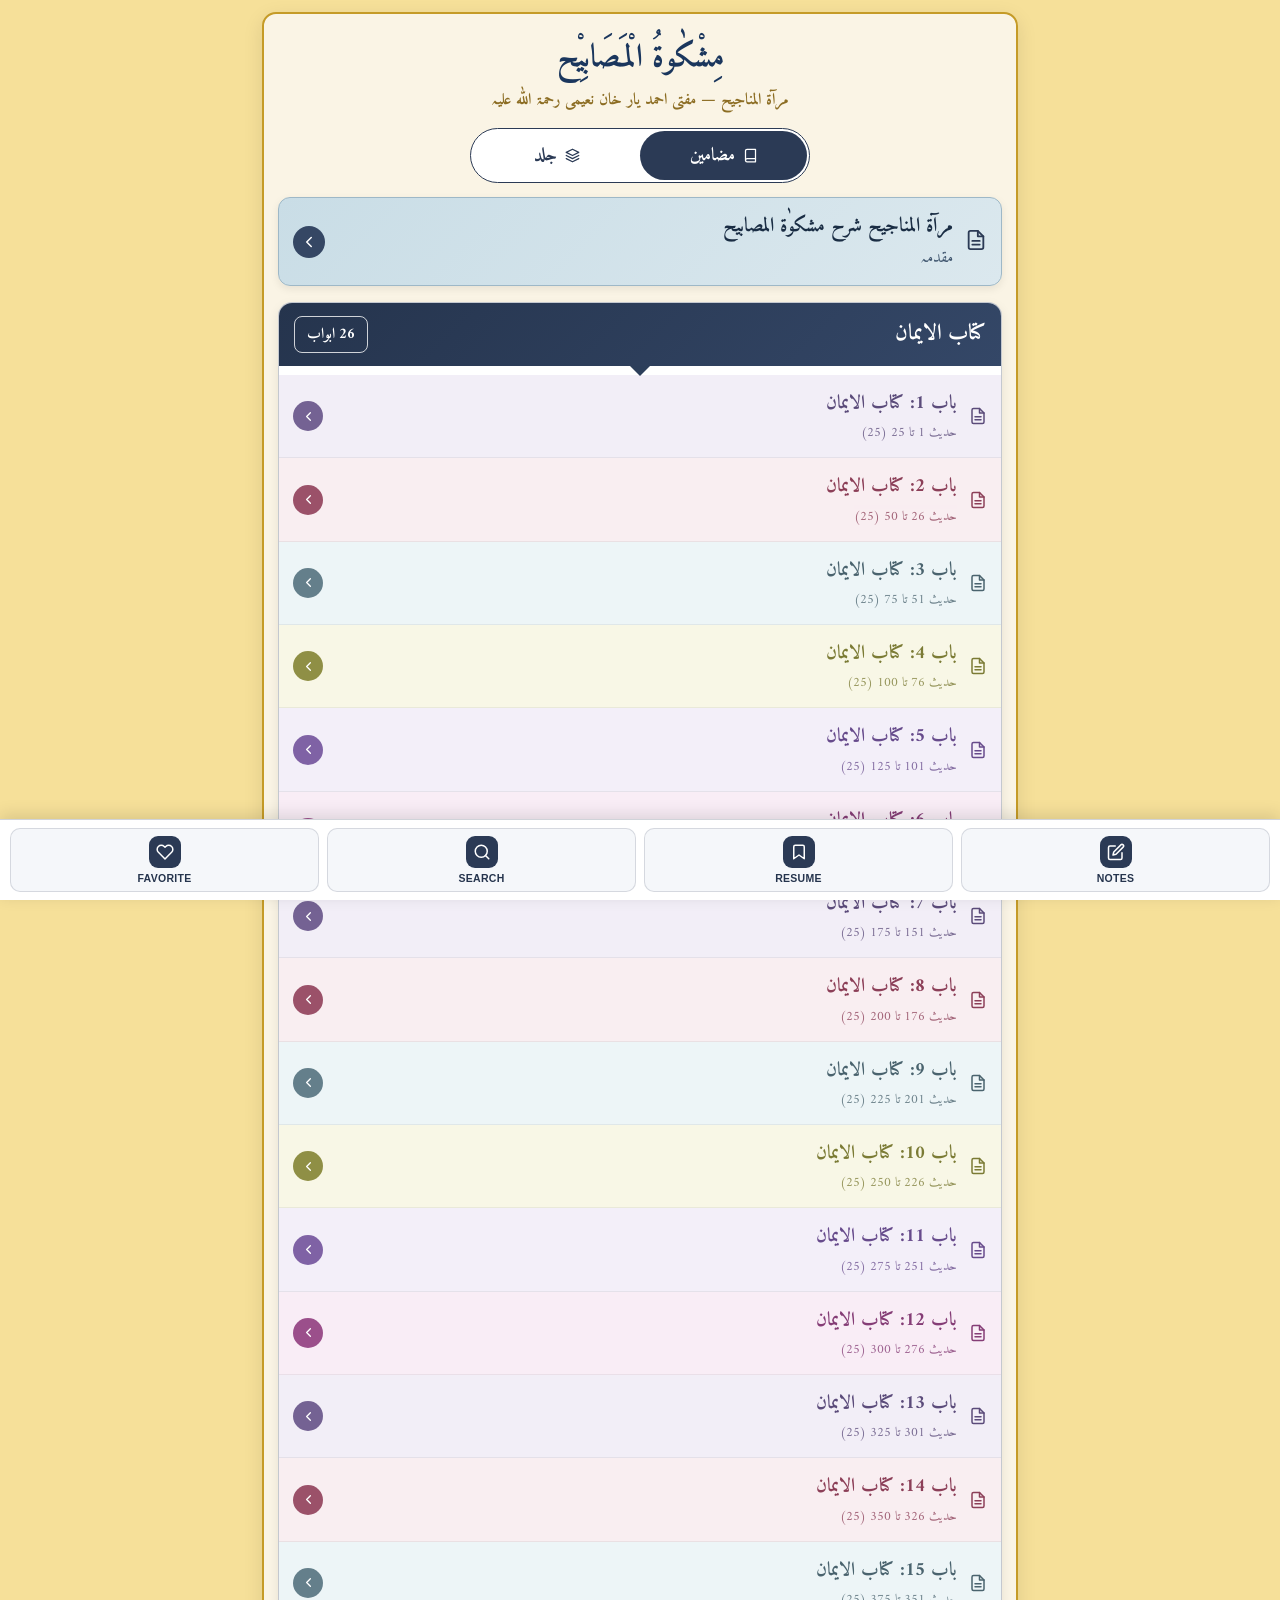
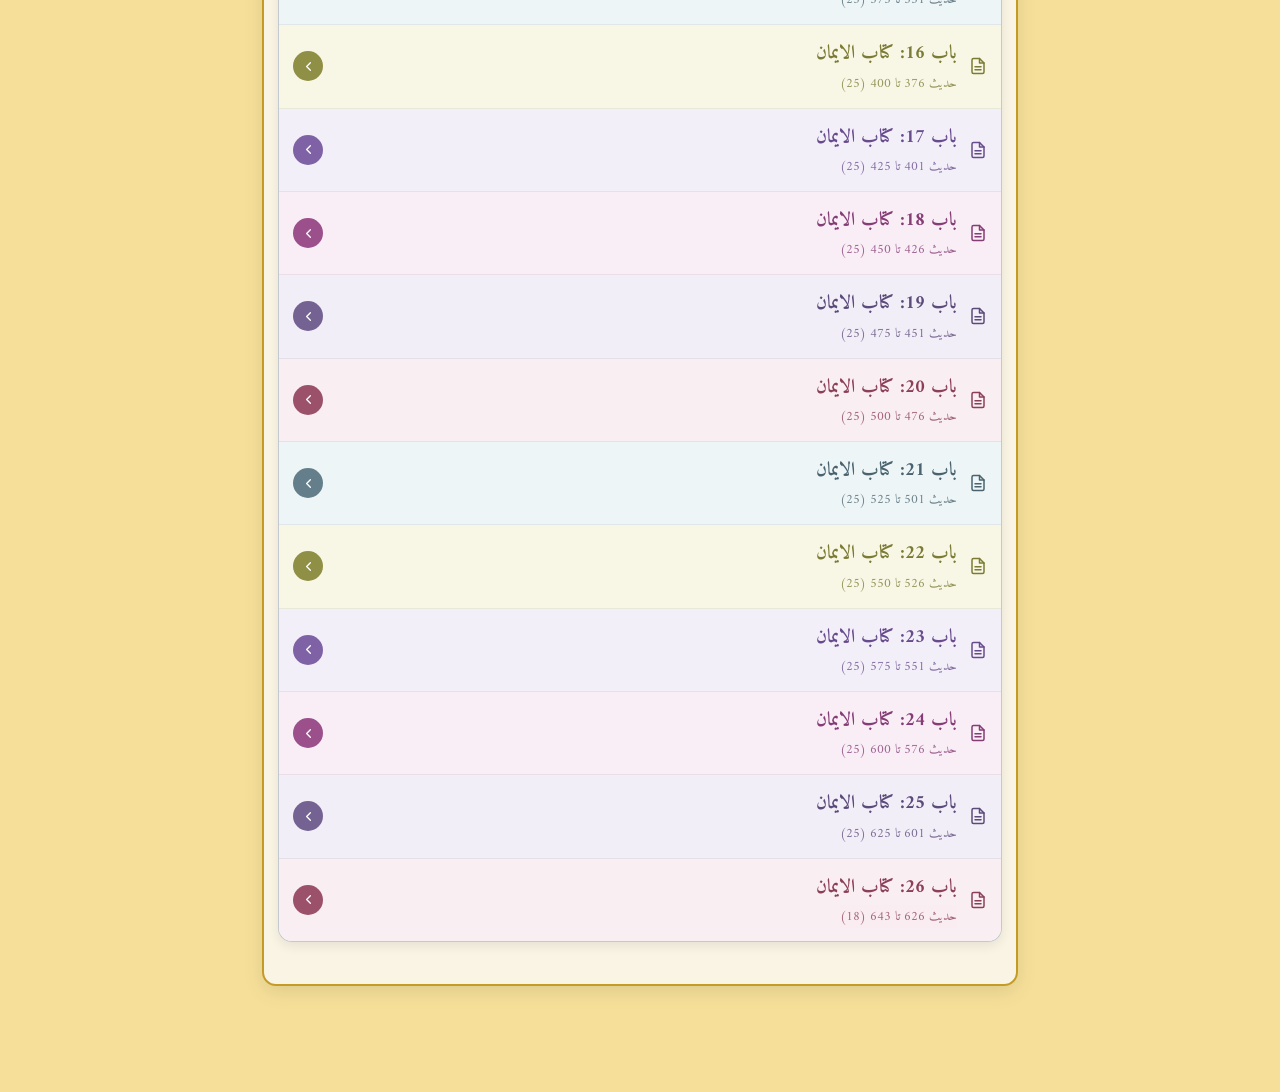
==== Mishkat.html @ ea22aff9 "deploy: 48a840857567317b807761560c3c9b3b9467eaed" ====
<!DOCTYPE html>
<html dir="rtl" lang="ur">
<head>
  <meta name="makhzan-build" content="4">
    <meta charset="utf-8"/>
    <meta content="width=device-width, initial-scale=1.0" name="viewport"/>
    <title>مرآۃ المناجیح شرح مشکوٰۃ المصابیح</title>
    <link href="./Style.css?v=4" rel="stylesheet"/>
</head>
<body class="mishkat-page">
<div class="continuous-frame" id="top">
    <div class="continuous-inner">
        <section id="mishkatIndexView" class="mishkat-view active">
            <div class="mishkat-top-banner">
                <h1 class="mishkat-main-title">مِشْكٰوةُ الْمَصَابِيْح</h1>
                <div class="mishkat-main-sub">مرآۃ المناجیح — مفتی احمد یار خان نعیمی رحمۃ اللہ علیہ</div>
            </div>

            <div class="mishkat-mode-switch" role="tablist" aria-label="View Mode">
                <button type="button" id="mkTabMazameen" class="mishkat-switch-btn active" data-mode="mazameen">
                    <span class="mk-sw-icon" id="mkIconMazameen"></span>
                    <span>مضامین</span>
                </button>
                <button type="button" id="mkTabJild" class="mishkat-switch-btn" data-mode="jild">
                    <span class="mk-sw-icon" id="mkIconJild"></span>
                    <span>جلد</span>
                </button>
            </div>

            <button type="button" id="mkMuqaddimaBtn" class="mishkat-muqaddima-banner">
                <span class="mk-muq-icon" id="mkIconMuqaddima"></span>
                <span class="mk-muq-text">
                    <span class="mk-muq-title">مرآۃ المناجیح شرح مشکوٰۃ المصابیح</span>
                    <span class="mk-muq-sub">مقدمہ</span>
                </span>
                <span class="mk-arrow-circle" id="mkArrowMuqaddima"></span>
            </button>

            <div id="mkListContainer" class="mishkat-list-container">
                <div class="mishkat-loading">مرآۃ المناجیح لوڈ ہو رہی ہے...</div>
            </div>
        </section>

        <section id="mishkatReaderView" class="mishkat-view">
            <div class="mishkat-reader-bar">
                <button type="button" id="mkBackToIndexBtn" class="mishkat-back-btn">
                    <span id="mkBackIcon"></span>
                    <span>فہرست</span>
                </button>
                <div class="mishkat-reader-headings">
                    <div id="mkReaderKitabTitle" class="mishkat-reader-kitab"></div>
                    <div id="mkReaderBaabTitle" class="mishkat-reader-baab"></div>
                </div>
                <button type="button" id="mkToggleAllSharhBtn" class="mishkat-sharh-all-btn">تشریح</button>
            </div>

            <div id="mkHadithList" class="mishkat-hadith-list"></div>

            <div class="mishkat-pager-bar">
                <button type="button" id="mkPrevBaabBtn" class="mishkat-pager-btn">پچھلا باب</button>
                <button type="button" id="mkNextBaabBtn" class="mishkat-pager-btn">اگلا باب</button>
            </div>
        </section>
    </div>
</div>

<nav id="mishkatBottomBar" class="mishkat-bottom-bar" dir="ltr" aria-label="Mishkat Tools">
    <button type="button" id="mkBtnFavorite" class="mishkat-bottom-tile">
        <span class="mk-tile-icon" id="mkTileIcoFav"></span>
        <span class="mk-tile-label">FAVORITE</span>
    </button>
    <button type="button" id="mkBtnSearch" class="mishkat-bottom-tile">
        <span class="mk-tile-icon" id="mkTileIcoSearch"></span>
        <span class="mk-tile-label">SEARCH</span>
    </button>
    <button type="button" id="mkBtnResume" class="mishkat-bottom-tile">
        <span class="mk-tile-icon" id="mkTileIcoResume"></span>
        <span class="mk-tile-label">RESUME</span>
    </button>
    <button type="button" id="mkBtnNotes" class="mishkat-bottom-tile">
        <span class="mk-tile-icon" id="mkTileIcoNotes"></span>
        <span class="mk-tile-label">NOTES</span>
    </button>
</nav>

<div id="mishkatToolModal" class="ux-modal" role="dialog" aria-modal="true">
    <div class="ux-modal-card mishkat-modal-card">
        <div class="ux-modal-header">
            <span id="mkModalTitle" class="ux-modal-header-title">Mirat-ul-Manajih</span>
            <button type="button" id="mkModalCloseBtn" class="ux-modal-close" aria-label="Close">&times;</button>
        </div>
        <div id="mkModalBody" class="ux-modal-body mishkat-modal-body"></div>
    </div>
</div>

<script src="./Script.js?v=4" defer></script>
<script src="./mishkat-engine.js?v=4" defer></script>
</body>
</html>
---- Style.css ----
@import url('https://fonts.googleapis.com/css2?family=Amiri:ital,wght@0,700;1,700&display=swap');

* { box-sizing: border-box; }
html, body {
    margin: 0;
    padding: 0;
    background-color: #f6e099;
    color: #0c3b2e;
    direction: rtl;
    overscroll-behavior: none;
    touch-action: manipulation;
}
body.dark-mode {
    background-color: #121212;
    color: #f5f6fa;
}
.continuous-frame {
    width: 100%;
    max-width: 780px;
    margin: 0 auto;
    padding: 12px;
}
.continuous-inner {
    background: #faf4e5;
    border: 2.5px solid #c59b27;
    border-radius: 14px;
    padding: 16px 14px 24px 14px;
    box-shadow: 0 6px 20px rgba(0,0,0,0.1);
}
body.dark-mode .continuous-inner {
    background: #1a1c22;
    border-color: #8c6d23;
}
.mishkat-top-banner { text-align: center; margin-bottom: 14px; }
.mishkat-main-title {
    font-family: 'Amiri', serif;
    font-size: 32px;
    font-weight: 700;
    color: #1a365d;
    margin: 4px 0;
    line-height: 1.5;
}
body.dark-mode .mishkat-main-title { color: #f6e099; }
.mishkat-main-sub {
    font-family: 'Amiri', serif;
    font-size: 16px;
    font-weight: 700;
    color: #8c6d23;
}
.index-nav-grid { display: grid; grid-template-columns: 1fr; gap: 14px; margin-top: 16px; }
.nav-card {
    display: flex;
    flex-direction: column;
    align-items: center;
    text-decoration: none;
    background: #ffffff;
    border: 2px solid #c59b27;
    border-bottom: 4px solid #8c6d23;
    border-radius: 12px;
    padding: 18px 14px;
    color: #1a365d;
    font-family: 'Amiri', serif;
    font-size: 24px;
    font-weight: 700;
    text-align: center;
}
body.dark-mode .nav-card { background: #23262f; color: #f5f6fa; }
.nav-card .urdu-sub { font-size: 16px; color: #555555; margin-top: 6px; }
body.dark-mode .nav-card .urdu-sub { color: #d0d5dd; }

.svg-ic { width: 18px; height: 18px; stroke: currentColor; fill: none; stroke-width: 2; stroke-linecap: round; stroke-linejoin: round; flex-shrink: 0; }
.svg-ic-sm { width: 15px; height: 15px; }
.svg-ic-lg { width: 22px; height: 22px; }

body.mishkat-page { padding-bottom: 94px; }
.mishkat-view { display: none; }
.mishkat-view.active { display: block; }
.mishkat-mode-switch {
    display: flex;
    align-items: center;
    max-width: 340px;
    margin: 0 auto 14px auto;
    border: 1.5px solid #2b3a55;
    border-radius: 999px;
    background: #ffffff;
    overflow: hidden;
    padding: 2px;
    direction: rtl;
}
.mishkat-switch-btn {
    flex: 1;
    display: inline-flex;
    align-items: center;
    justify-content: center;
    gap: 8px;
    border: none;
    background: transparent;
    color: #2b3a55;
    padding: 9px 12px;
    border-radius: 999px;
    font-family: 'Amiri', serif;
    font-size: 18px;
    font-weight: 700;
    cursor: pointer;
}
.mishkat-switch-btn.active { background: #2b3a55; color: #ffffff; }
.mk-sw-icon { display: inline-flex; align-items: center; }

.mishkat-muqaddima-banner {
    width: 100%;
    display: flex;
    align-items: center;
    justify-content: space-between;
    gap: 12px;
    padding: 13px 14px;
    margin-bottom: 16px;
    border: 1.5px solid #9eb8c7;
    border-radius: 12px;
    background: linear-gradient(135deg, #c9dde6 0%, #dbe8ee 100%);
    color: #1f324a;
    cursor: pointer;
    text-align: right;
    box-shadow: 0 3px 8px rgba(0,0,0,0.08);
}
.mk-muq-icon { flex-shrink: 0; color: #2b3a55; }
.mk-muq-text { flex: 1; display: flex; flex-direction: column; gap: 2px; }
.mk-muq-title { font-family: 'Amiri', serif; font-size: 20px; font-weight: 700; color: #1a2d44; line-height: 1.55; }
.mk-muq-sub { font-family: 'Amiri', serif; font-size: 16px; color: #3f556e; }
.mk-arrow-circle { width: 32px; height: 32px; border-radius: 50%; background: #354764; color: #ffffff; display: inline-flex; align-items: center; justify-content: center; flex-shrink: 0; }

.mishkat-kitab-card {
    margin-bottom: 18px;
    border-radius: 14px;
    overflow: hidden;
    border: 1.5px solid rgba(43,58,85,0.28);
    box-shadow: 0 4px 12px rgba(0,0,0,0.08);
    background: #ffffff;
}
.mishkat-kitab-header {
    background: linear-gradient(135deg, #25344d 0%, #344767 100%);
    color: #ffffff;
    padding: 13px 15px;
    display: flex;
    align-items: center;
    justify-content: space-between;
    gap: 10px;
}
.mishkat-kitab-title { font-family: 'Amiri', serif; font-size: 22px; font-weight: 700; color: #ffffff; line-height: 1.55; }
.mishkat-kitab-ar { font-family: 'Amiri', serif; font-size: 15px; color: #d3deee; margin-top: 2px; }
.mishkat-abwaab-badge {
    border: 1.5px solid rgba(255,255,255,0.78);
    border-radius: 8px;
    padding: 4px 12px;
    font-family: 'Amiri', serif;
    font-size: 15px;
    font-weight: 700;
    color: #ffffff;
    white-space: nowrap;
    flex-shrink: 0;
}
.mishkat-kitab-pointer {
    width: 0; height: 0; margin: 0 auto -1px auto;
    border-left: 10px solid transparent; border-right: 10px solid transparent;
    border-top: 10px solid #2c3e5a; position: relative; z-index: 2;
}
.mishkat-baab-list { display: flex; flex-direction: column; }
.mishkat-baab-row {
    width: 100%; border: none; border-bottom: 1px solid rgba(0,0,0,0.06);
    padding: 13px 14px; display: flex; align-items: center; justify-content: space-between;
    gap: 12px; cursor: pointer; text-align: right;
}
.mishkat-baab-row:last-child { border-bottom: none; }
.mk-row-doc-ico { flex-shrink: 0; display: inline-flex; align-items: center; }
.mk-row-titles { flex: 1; min-width: 0; display: flex; flex-direction: column; gap: 2px; }
.mk-row-ur { font-family: 'Amiri', serif; font-size: 19px; font-weight: 700; line-height: 1.65; }
.mk-row-meta { font-family: 'Amiri', serif; font-size: 13px; opacity: 0.78; }
.mk-row-arrow { width: 30px; height: 30px; border-radius: 50%; color: #ffffff; display: inline-flex; align-items: center; justify-content: center; flex-shrink: 0; }

.mk-row-purple { background: #f2eef7; color: #5b4b7a; }
.mk-row-purple .mk-row-arrow { background: #746293; }
.mk-row-rose { background: #f9eef1; color: #8c3f58; }
.mk-row-rose .mk-row-arrow { background: #9b5169; }
.mk-row-slate { background: #edf5f7; color: #4a636e; }
.mk-row-slate .mk-row-arrow { background: #647f8b; }
.mk-row-olive { background: #f8f7e6; color: #7b7b35; }
.mk-row-olive .mk-row-arrow { background: #8f8f45; }
.mk-row-violet { background: #f3eff9; color: #674b8c; }
.mk-row-violet .mk-row-arrow { background: #7f62a5; }
.mk-row-magenta { background: #f9edf6; color: #853d76; }
.mk-row-magenta .mk-row-arrow { background: #9b4f8b; }

.mishkat-jild-heading {
    display: flex; align-items: center; justify-content: space-between;
    padding: 9px 14px; margin: 14px 0 10px 0; border-radius: 10px;
    background: linear-gradient(135deg, #0c3b2e 0%, #1a365d 100%);
    color: #f6e099; font-family: 'Amiri', serif; font-size: 20px; font-weight: 700;
}
.mishkat-jild-meta { font-size: 14px; color: #ffffff; }

.mishkat-reader-bar {
    display: flex; align-items: center; gap: 10px; padding: 10px 12px;
    margin-bottom: 14px; border-radius: 12px;
    background: linear-gradient(135deg, #25344d 0%, #344767 100%); color: #ffffff;
}
.mishkat-back-btn, .mishkat-sharh-all-btn {
    display: inline-flex; align-items: center; gap: 5px; padding: 6px 11px;
    border-radius: 8px; border: 1px solid rgba(255,255,255,0.45);
    background: rgba(255,255,255,0.14); color: #ffffff;
    font-family: 'Amiri', serif; font-size: 15px; font-weight: 700; cursor: pointer; flex-shrink: 0;
}
.mishkat-reader-headings { flex: 1; min-width: 0; }
.mishkat-reader-kitab { font-family: 'Amiri', serif; font-size: 19px; font-weight: 700; color: #f6e099; }
.mishkat-reader-baab { font-family: 'Amiri', serif; font-size: 15px; color: #ffffff; }
.mishkat-fasl-banner {
    text-align: center; padding: 6px 12px; margin: 14px 0 10px 0; border-radius: 8px;
    background: rgba(197,155,39,0.18); border: 1px dashed #c59b27;
    font-family: 'Amiri', serif; font-size: 18px; font-weight: 700; color: #8c6d23;
}
.mishkat-hadith-card {
    background: #ffffff; border: 1.5px solid #c59b27; border-radius: 12px;
    padding: 15px; margin-bottom: 14px; box-shadow: 0 3px 8px rgba(0,0,0,0.06);
}
.mishkat-hadith-meta {
    display: flex; align-items: center; justify-content: space-between; gap: 8px;
    padding-bottom: 8px; margin-bottom: 10px; border-bottom: 1px dashed rgba(197,155,39,0.5);
}
.mishkat-hadith-num {
    background: #25344d; color: #f6e099; padding: 3px 11px; border-radius: 999px;
    font-family: 'Amiri', serif; font-size: 15px; font-weight: 700;
}
.mishkat-hadith-grade {
    background: rgba(30,126,52,0.14); color: #1e7e34; padding: 2px 10px; border-radius: 8px;
    font-family: 'Amiri', serif; font-size: 14px; font-weight: 700;
}
.mishkat-ar-text {
    font-family: 'Amiri', serif; font-size: 25px; line-height: 2.35;
    color: #111111; text-align: justify; margin-bottom: 10px;
}
.mishkat-ur-text {
    font-family: 'Amiri', serif; font-size: 21px; line-height: 2.25;
    color: #1a365d; padding-top: 8px; border-top: 1px solid rgba(197,155,39,0.28);
    margin-bottom: 10px; text-align: justify;
}
.mk-sec-lbl { color: #8c6d23; }
.mishkat-sharh-wrap {
    margin-top: 8px; border: 1px solid rgba(197,155,39,0.45);
    border-radius: 9px; overflow: hidden; background: rgba(197,155,39,0.06);
}
.mishkat-sharh-toggle {
    width: 100%; border: none; background: rgba(197,155,39,0.14); color: #1a365d;
    padding: 9px 12px; display: flex; align-items: center; justify-content: space-between;
    font-family: 'Amiri', serif; font-size: 17px; font-weight: 700; cursor: pointer;
}
.mk-sharh-arrow { transition: transform 0.2s ease; }
.mishkat-sharh-wrap.open .mk-sharh-arrow { transform: rotate(180deg); }
.mishkat-sharh-body { display: none; padding: 10px 12px; }
.mishkat-sharh-wrap.open .mishkat-sharh-body { display: block; }
.mk-sharh-para {
    font-family: 'Amiri', serif; font-size: 19px; line-height: 2.2;
    color: #222222; text-align: justify; margin: 0 0 10px 0;
}
.mk-sharh-para:last-child { margin-bottom: 0; }
.mishkat-saved-note-box {
    background: rgba(197,155,39,0.14); border-left: 3.5px solid #c59b27;
    border-radius: 6px; padding: 8px 10px; margin: 8px 0;
    font-family: Arial, sans-serif; font-size: 13.5px; direction: ltr; text-align: left;
}
.mishkat-hadith-actions {
    display: flex; gap: 8px; margin-top: 10px; padding-top: 8px;
    border-top: 1px solid rgba(197,155,39,0.2);
}
.mishkat-act-btn {
    flex: 1; display: inline-flex; align-items: center; justify-content: center; gap: 6px;
    padding: 7px 10px; border-radius: 8px; border: 1px solid rgba(43,58,85,0.35);
    background: rgba(43,58,85,0.06); color: #25344d; font-family: Arial, sans-serif;
    font-size: 12.5px; font-weight: 700; cursor: pointer;
}
.mishkat-act-btn.active { background: #25344d; border-color: #c59b27; color: #f6e099; }
.mishkat-pager-bar { display: flex; justify-content: space-between; gap: 10px; margin: 14px 0 6px 0; }
.mishkat-pager-btn {
    flex: 1; padding: 10px 14px; border-radius: 10px; border: 1.5px solid #c59b27;
    background: #25344d; color: #f6e099; font-family: 'Amiri', serif;
    font-size: 18px; font-weight: 700; cursor: pointer;
}
.mishkat-pager-btn:disabled { opacity: 0.4; cursor: default; }

.mishkat-bottom-bar {
    position: fixed; left: 0; right: 0; bottom: 0; z-index: 99900;
    display: grid; grid-template-columns: repeat(4, 1fr); gap: 8px;
    padding: 8px 10px max(8px, env(safe-area-inset-bottom, 8px)) 10px;
    background: #ffffff; border-top: 1.5px solid rgba(43,58,85,0.22);
    box-shadow: 0 -4px 16px rgba(0,0,0,0.12);
}
.mishkat-bottom-tile {
    display: flex; flex-direction: column; align-items: center; justify-content: center; gap: 4px;
    padding: 7px 4px; border-radius: 10px; border: 1px solid rgba(43,58,85,0.16);
    background: #f5f7fa; color: #25344d; cursor: pointer; font-family: Arial, sans-serif;
}
.mk-tile-icon {
    width: 32px; height: 32px; border-radius: 9px; background: #2b3a55;
    color: #ffffff; display: inline-flex; align-items: center; justify-content: center;
}
.mk-tile-label { font-size: 10.5px; font-weight: 800; letter-spacing: 0.3px; }

.ux-modal {
    display: none; position: fixed; inset: 0; background: rgba(0,0,0,0.68);
    z-index: 100016; justify-content: center; align-items: center; padding: 12px; direction: ltr;
}
.ux-modal.show { display: flex; }
.ux-modal-card {
    background: #fdf5e6; color: #1a365d; width: 100%; max-width: 460px;
    max-height: 88vh; display: flex; flex-direction: column; overflow: hidden;
    border-radius: 14px; border: 2px solid #c59b27; font-family: Arial, sans-serif;
}
.ux-modal-header {
    background: linear-gradient(135deg, #0c3b2e 0%, #1a365d 100%);
    color: #ffffff; display: flex; align-items: center; justify-content: space-between;
    padding: 13px 16px; font-size: 17px; font-weight: 700;
}
.ux-modal-header-title { display: inline-flex; align-items: center; gap: 8px; color: #ffffff; }
.ux-modal-close { background: none; border: none; color: #ffffff; font-size: 26px; line-height: 1; cursor: pointer; }
.ux-modal-body { padding: 14px; overflow-y: auto; flex: 1; }

.search-input-wrap {
    display: flex; align-items: center; gap: 8px; background: #ffffff;
    border: 1.5px solid #c59b27; border-radius: 10px; padding: 8px 11px; margin-bottom: 10px;
}
.search-input-field { flex: 1; border: none; outline: none; background: transparent; font-size: 15px; color: #1a365d; }
.search-result-item {
    display: block; width: 100%; text-align: left; padding: 10px 12px; border-radius: 9px;
    background: #ffffff; border: 1px solid rgba(197,155,39,0.45); margin-bottom: 8px; cursor: pointer;
}
.search-result-head { display: flex; justify-content: space-between; gap: 8px; margin-bottom: 3px; }
.search-result-title { font-size: 14.5px; font-weight: 700; color: #1a365d; }
.search-result-tag { font-size: 11px; font-weight: 700; padding: 2px 7px; border-radius: 10px; background: rgba(12,59,46,0.12); color: #0c3b2e; }
.search-result-ur { font-family: 'Amiri', serif; font-size: 16px; color: #333333; direction: rtl; text-align: right; }

.bookmark-item-card {
    display: flex; align-items: center; gap: 10px; padding: 11px 12px; border-radius: 10px;
    background: #ffffff; border: 1.5px solid rgba(197,155,39,0.5); border-left: 4px solid #c59b27; margin-bottom: 10px;
}
.bookmark-item-main { flex: 1; min-width: 0; cursor: pointer; }
.bookmark-item-title { font-family: 'Amiri', serif; font-size: 17px; font-weight: 700; color: #1a365d; }
.bookmark-item-snippet { font-family: 'Amiri', serif; font-size: 15px; color: #444444; direction: rtl; text-align: right; }
.bookmark-delete-btn {
    width: 32px; height: 32px; border-radius: 8px; border: 1px solid rgba(192,57,43,0.35);
    background: rgba(192,57,43,0.08); color: #c0392b; display: inline-flex; align-items: center; justify-content: center; cursor: pointer;
}
.bookmark-empty-state { text-align: center; padding: 24px 12px; color: #555555; font-size: 14px; }
.mishkat-loading { text-align: center; padding: 30px 14px; font-family: 'Amiri', serif; font-size: 20px; }
.mk-muq-modal-sub { font-family: 'Amiri', serif; font-size: 18px; font-weight: 700; color: #8c6d23; margin-bottom: 12px; text-align: center; }
.mk-muq-block { padding-bottom: 14px; margin-bottom: 14px; border-bottom: 1px dashed rgba(197,155,39,0.5); }
.mk-muq-sharh { margin-top: 8px; font-family: 'Amiri', serif; font-size: 19px; line-height: 2.2; }
.mk-note-editor-head { font-family: 'Amiri', serif; font-size: 18px; font-weight: 700; margin-bottom: 10px; }
.mk-note-textarea { width: 100%; padding: 10px; border-radius: 8px; border: 1.5px solid #c59b27; font-size: 15px; margin-bottom: 12px; }
.mk-note-editor-actions { display: flex; gap: 10px; }
.mk-btn-primary, .mk-btn-danger { flex: 1; padding: 10px; border: none; border-radius: 8px; font-size: 14px; font-weight: 700; cursor: pointer; color: #ffffff; }
.mk-btn-primary { background: #0c3b2e; }
.mk-btn-danger { background: #c0392b; }
.mk-search-hint { font-size: 12px; color: #666666; margin-bottom: 10px; }

.exit-toast {
    position: fixed; bottom: 86px; left: 50%; transform: translateX(-50%);
    background: #1a365d; color: #ffffff; border: 1.5px solid #c59b27;
    padding: 9px 18px; border-radius: 24px; font-size: 13px; font-weight: 600;
    z-index: 100030; opacity: 0; pointer-events: none; transition: opacity 0.2s ease;
}
.exit-toast.show { opacity: 1; }

body.dark-mode .mishkat-mode-switch { background: #23262f; border-color: #c59b27; }
body.dark-mode .mishkat-switch-btn { color: #e2e8f0; }
body.dark-mode .mishkat-switch-btn.active { background: #c59b27; color: #111111; }
body.dark-mode .mishkat-muqaddima-banner { background: linear-gradient(135deg, #243447 0%, #1d2938 100%); border-color: #8c6d23; }
body.dark-mode .mk-muq-title { color: #f6e099; }
body.dark-mode .mk-muq-sub, body.dark-mode .mk-muq-icon { color: #d0d8e2; }
body.dark-mode .mishkat-kitab-card { background: #1e2028; border-color: #4a4e5e; }
body.dark-mode .mk-row-purple { background: #262230; color: #d8c8f2; }
body.dark-mode .mk-row-rose { background: #2e2228; color: #f0c2d0; }
body.dark-mode .mk-row-slate { background: #202a2f; color: #c4dde6; }
body.dark-mode .mk-row-olive { background: #2a2a20; color: #e6e4b3; }
body.dark-mode .mk-row-violet { background: #282334; color: #d6c5f2; }
body.dark-mode .mk-row-magenta { background: #2e222d; color: #ecc0e4; }
body.dark-mode .mishkat-hadith-card { background: #1f2229; border-color: #8c6d23; }
body.dark-mode .mishkat-ar-text, body.dark-mode .mishkat-ur-text, body.dark-mode .mk-sharh-para, body.dark-mode .mk-muq-sharh { color: #f5f6fa; }
body.dark-mode .mishkat-sharh-toggle { background: rgba(197,155,39,0.2); color: #f6e099; }
body.dark-mode .mishkat-act-btn { background: #2b303c; border-color: #555c6e; color: #f5f6fa; }
body.dark-mode .mishkat-act-btn.active { background: #c59b27; color: #111111; }
body.dark-mode .mishkat-bottom-bar { background: #181b22; border-top-color: #8c6d23; }
body.dark-mode .mishkat-bottom-tile { background: #242834; border-color: #3b4154; color: #f5f6fa; }
body.dark-mode .mk-tile-icon { background: #c59b27; color: #111111; }
body.dark-mode .ux-modal-card { background: #1e1e22; color: #f5f6fa; }
body.dark-mode .bookmark-item-card, body.dark-mode .search-result-item, body.dark-mode .search-input-wrap, body.dark-mode .mk-note-textarea { background: #27272e; color: #ffffff; }
body.dark-mode .bookmark-item-title, body.dark-mode .search-result-title, body.dark-mode .search-input-field { color: #f5f6fa; }
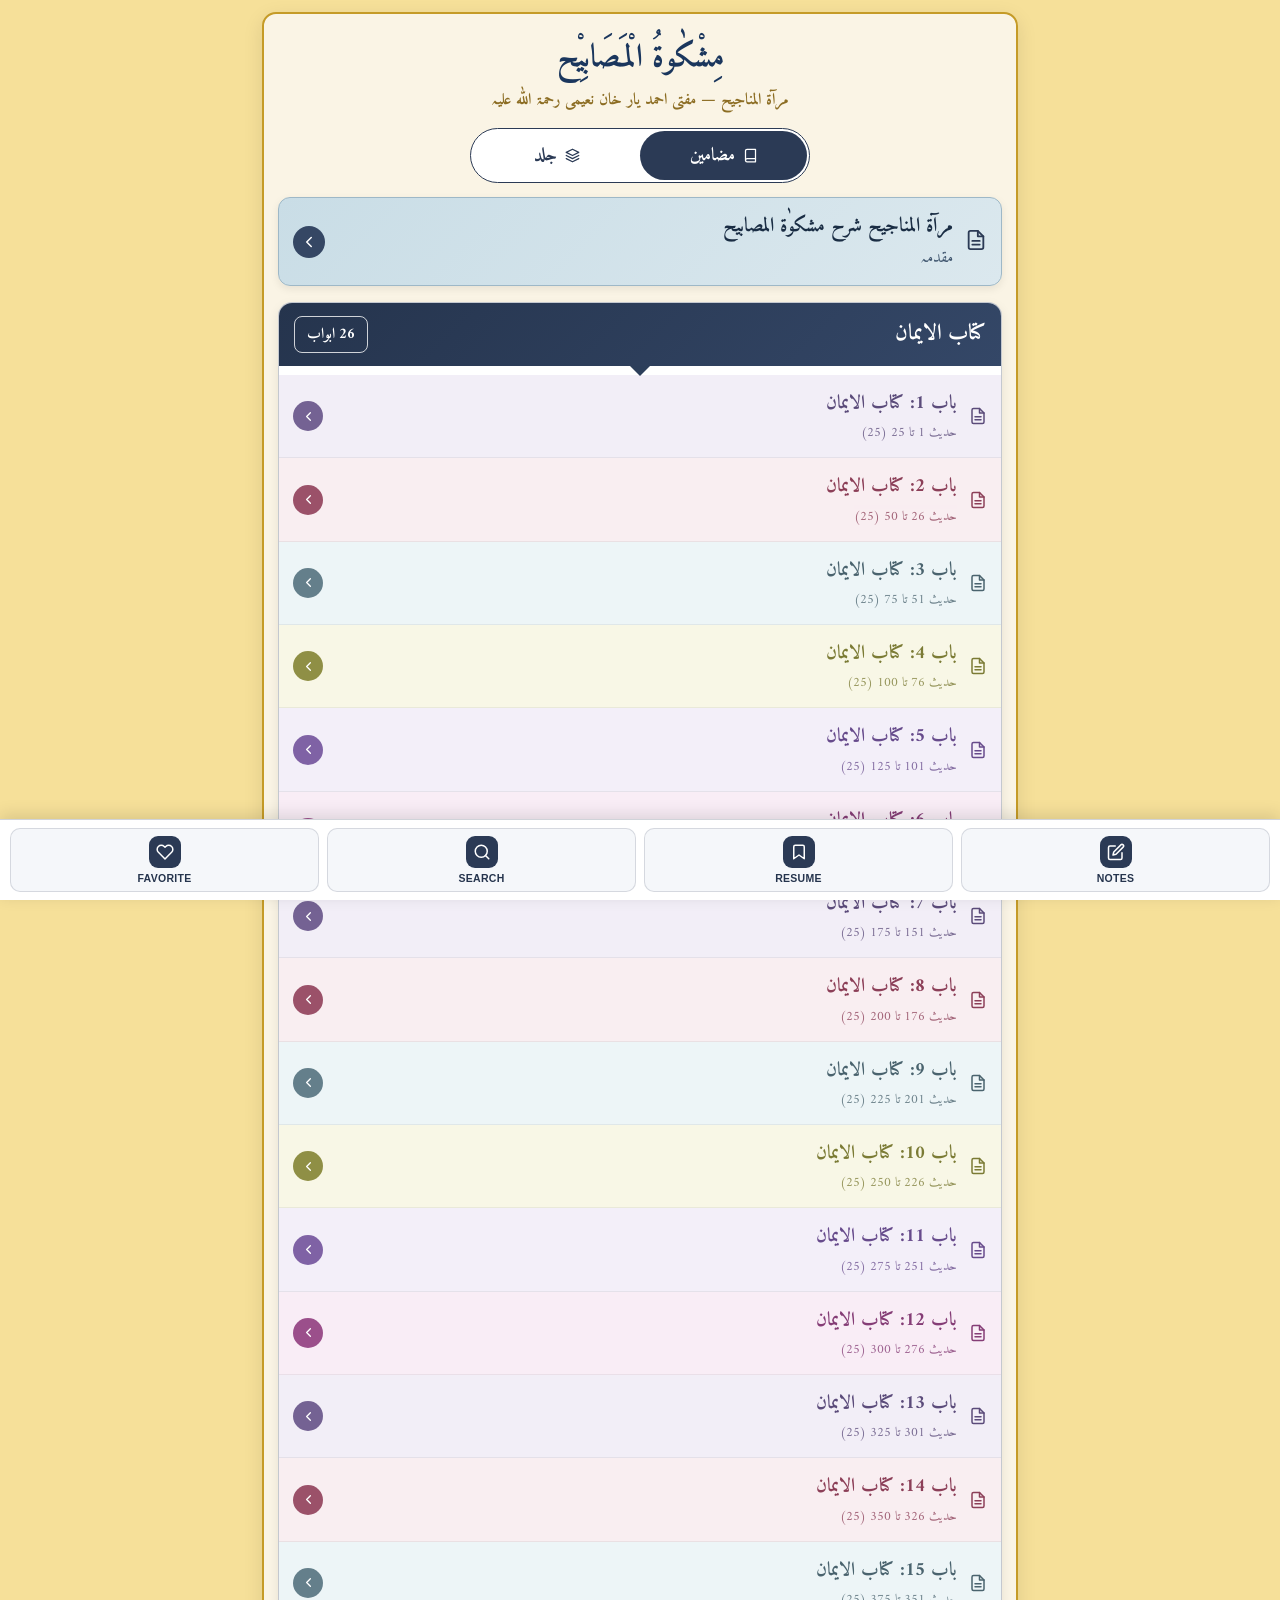
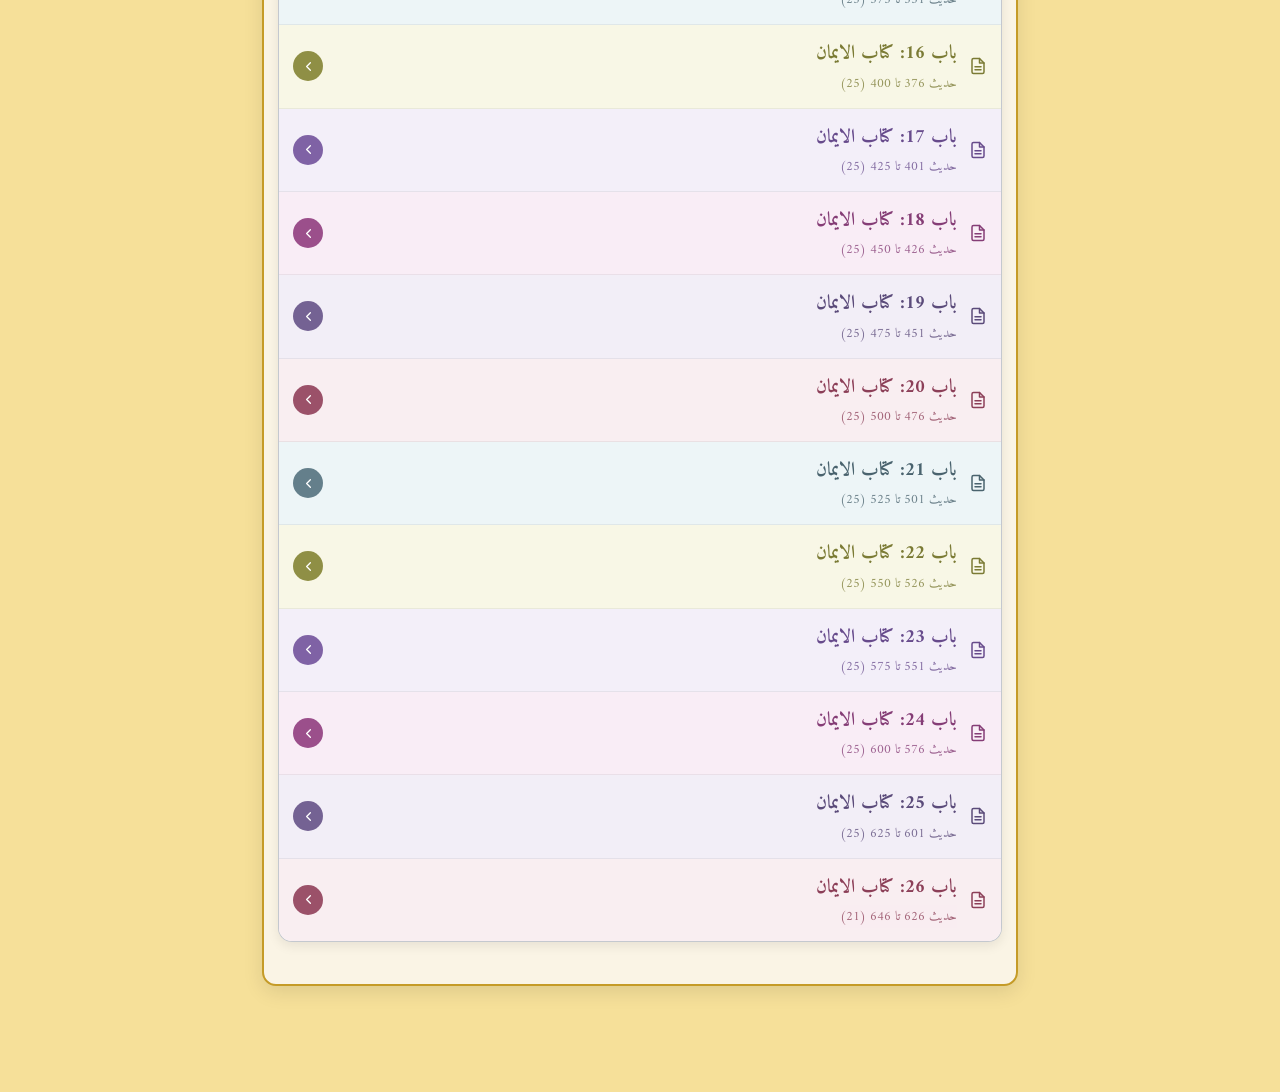
==== commit 767ac66f: "deploy: 4719fb3a12e4f7e9e8911abb7d46111a0374154b" ====
--- a/Mishkat.html
+++ b/Mishkat.html
@@ -1,11 +1,11 @@
 <!DOCTYPE html>
 <html dir="rtl" lang="ur">
 <head>
-  <meta name="makhzan-build" content="4">
+  <meta name="makhzan-build" content="5">
     <meta charset="utf-8"/>
     <meta content="width=device-width, initial-scale=1.0" name="viewport"/>
     <title>مرآۃ المناجیح شرح مشکوٰۃ المصابیح</title>
-    <link href="./Style.css?v=4" rel="stylesheet"/>
+    <link href="./Style.css?v=5" rel="stylesheet"/>
 </head>
 <body class="mishkat-page">
 <div class="continuous-frame" id="top">
@@ -93,7 +93,7 @@
     </div>
 </div>
 
-<script src="./Script.js?v=4" defer></script>
-<script src="./mishkat-engine.js?v=4" defer></script>
+<script src="./Script.js?v=5" defer></script>
+<script src="./mishkat-engine.js?v=5" defer></script>
 </body>
 </html>
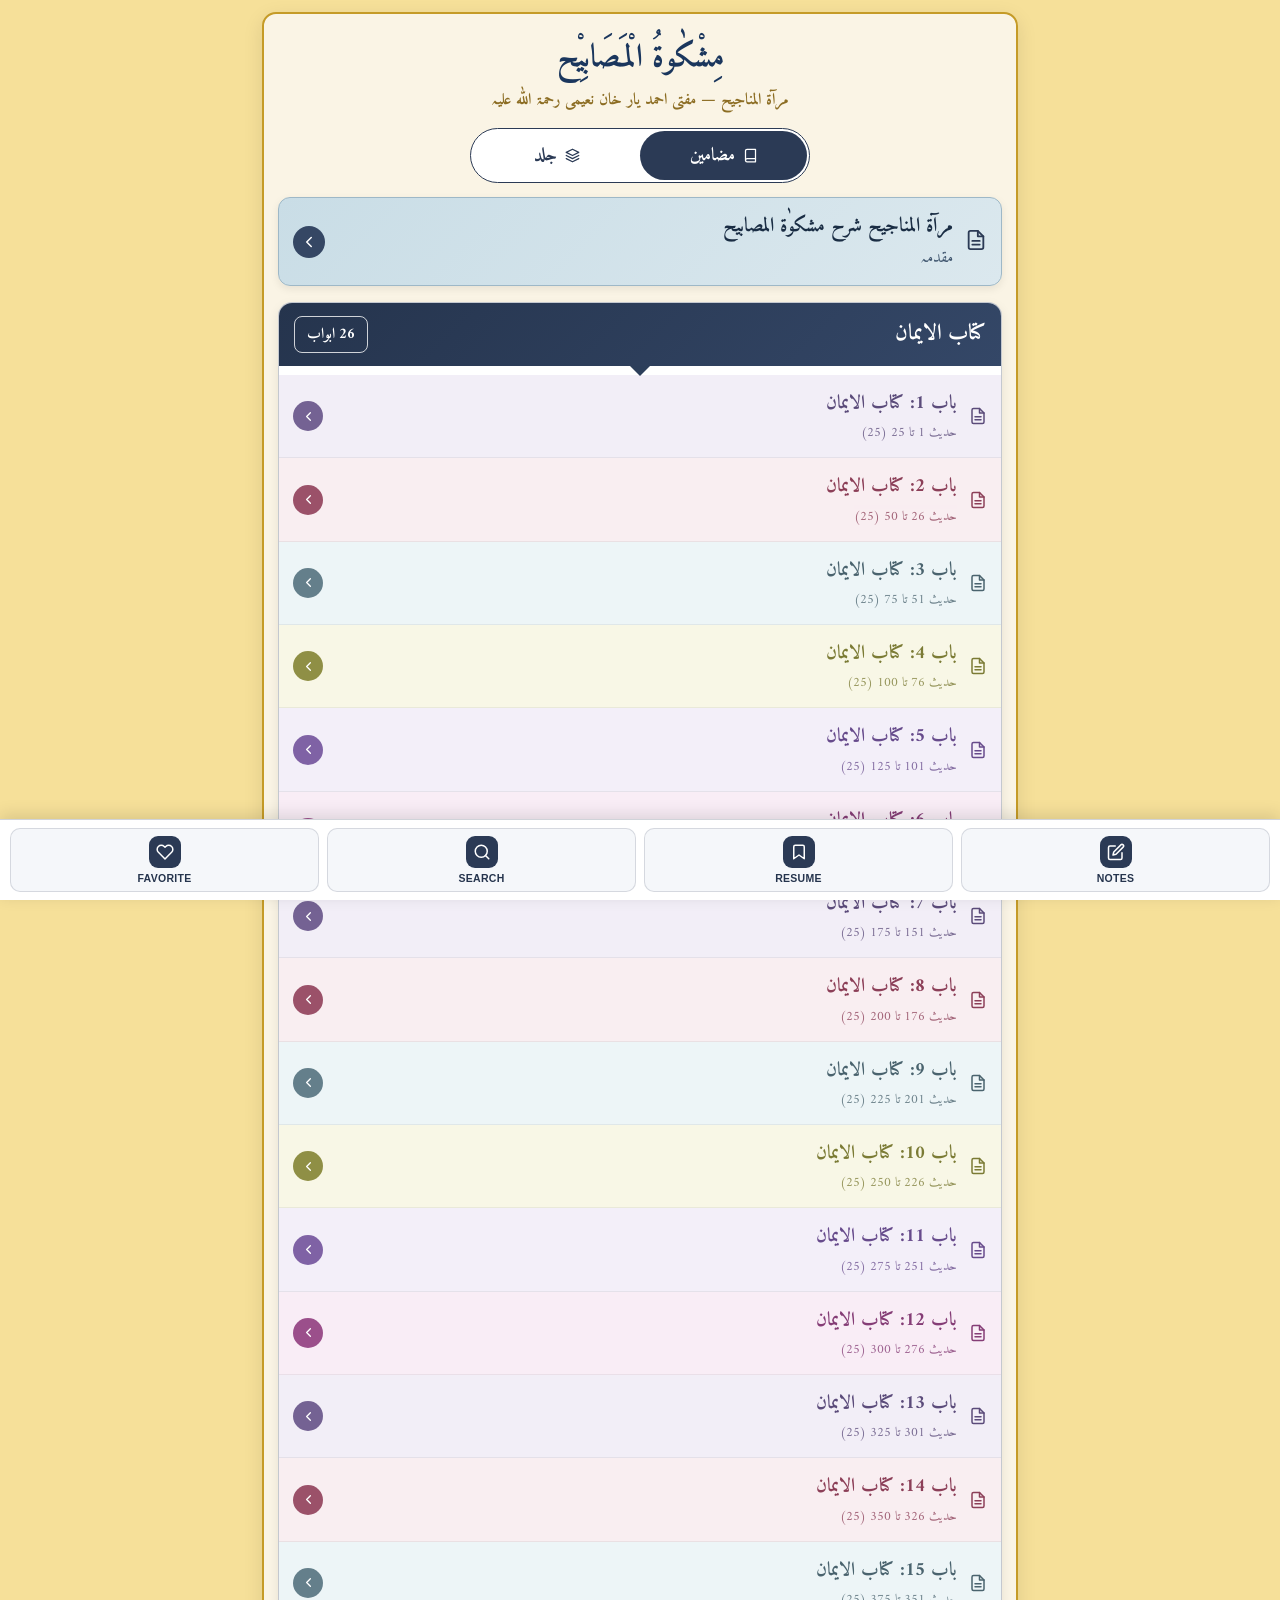
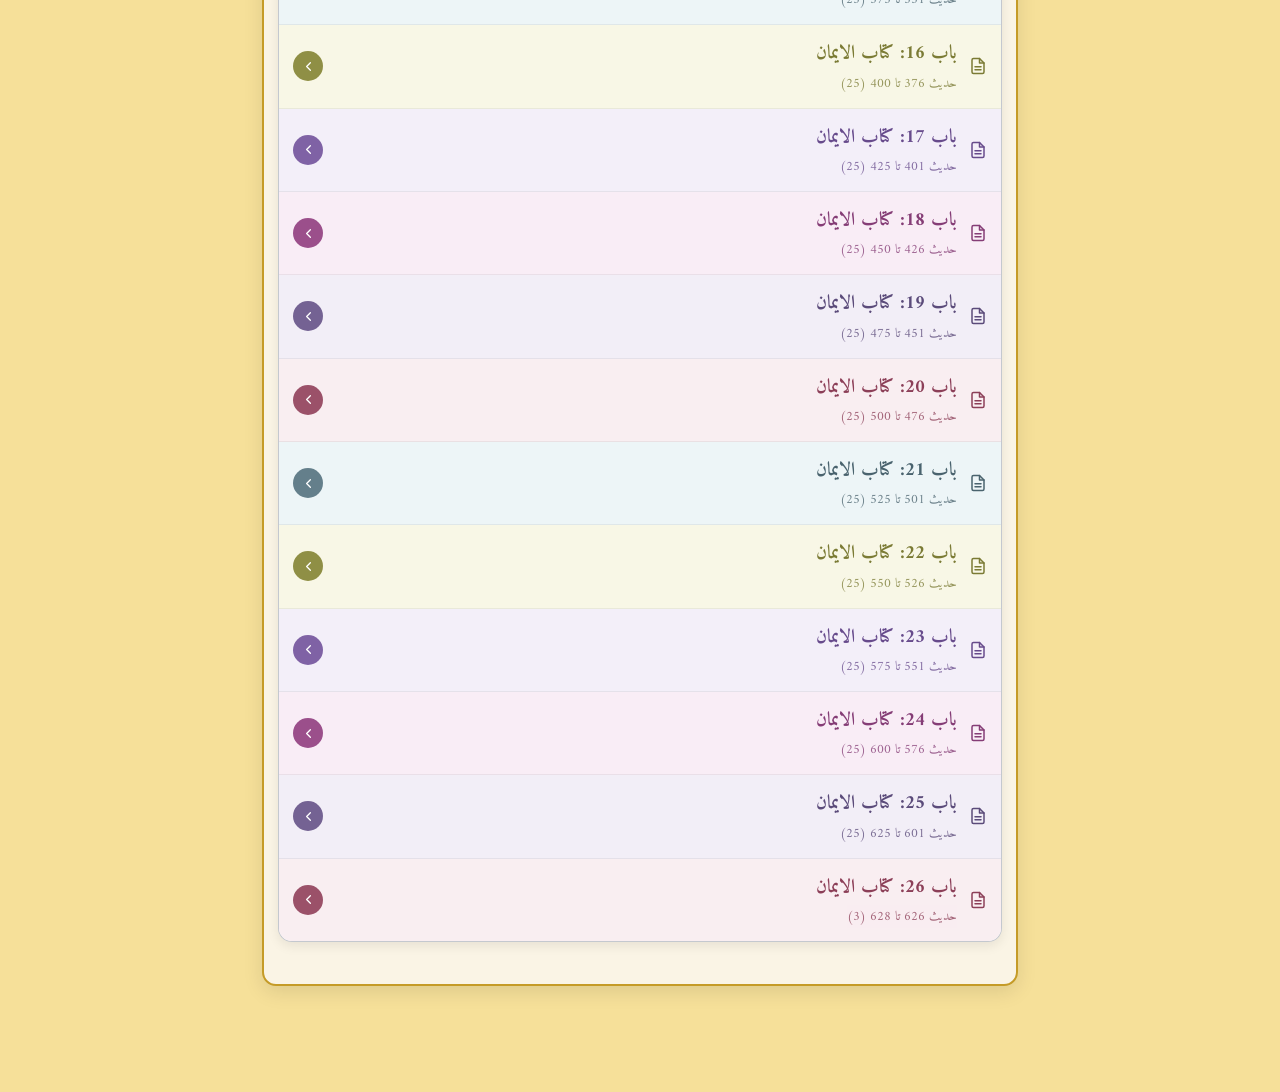
==== commit fc86e548: "deploy: 519cacc2297e353f9503fd8191c63c956208d2ce" ====
--- a/Mishkat.html
+++ b/Mishkat.html
@@ -1,11 +1,11 @@
 <!DOCTYPE html>
 <html dir="rtl" lang="ur">
 <head>
-  <meta name="makhzan-build" content="5">
+  <meta name="makhzan-build" content="6">
     <meta charset="utf-8"/>
     <meta content="width=device-width, initial-scale=1.0" name="viewport"/>
     <title>مرآۃ المناجیح شرح مشکوٰۃ المصابیح</title>
-    <link href="./Style.css?v=5" rel="stylesheet"/>
+    <link href="./Style.css?v=6" rel="stylesheet"/>
 </head>
 <body class="mishkat-page">
 <div class="continuous-frame" id="top">
@@ -93,7 +93,7 @@
     </div>
 </div>
 
-<script src="./Script.js?v=5" defer></script>
-<script src="./mishkat-engine.js?v=5" defer></script>
+<script src="./Script.js?v=6" defer></script>
+<script src="./mishkat-engine.js?v=6" defer></script>
 </body>
 </html>
